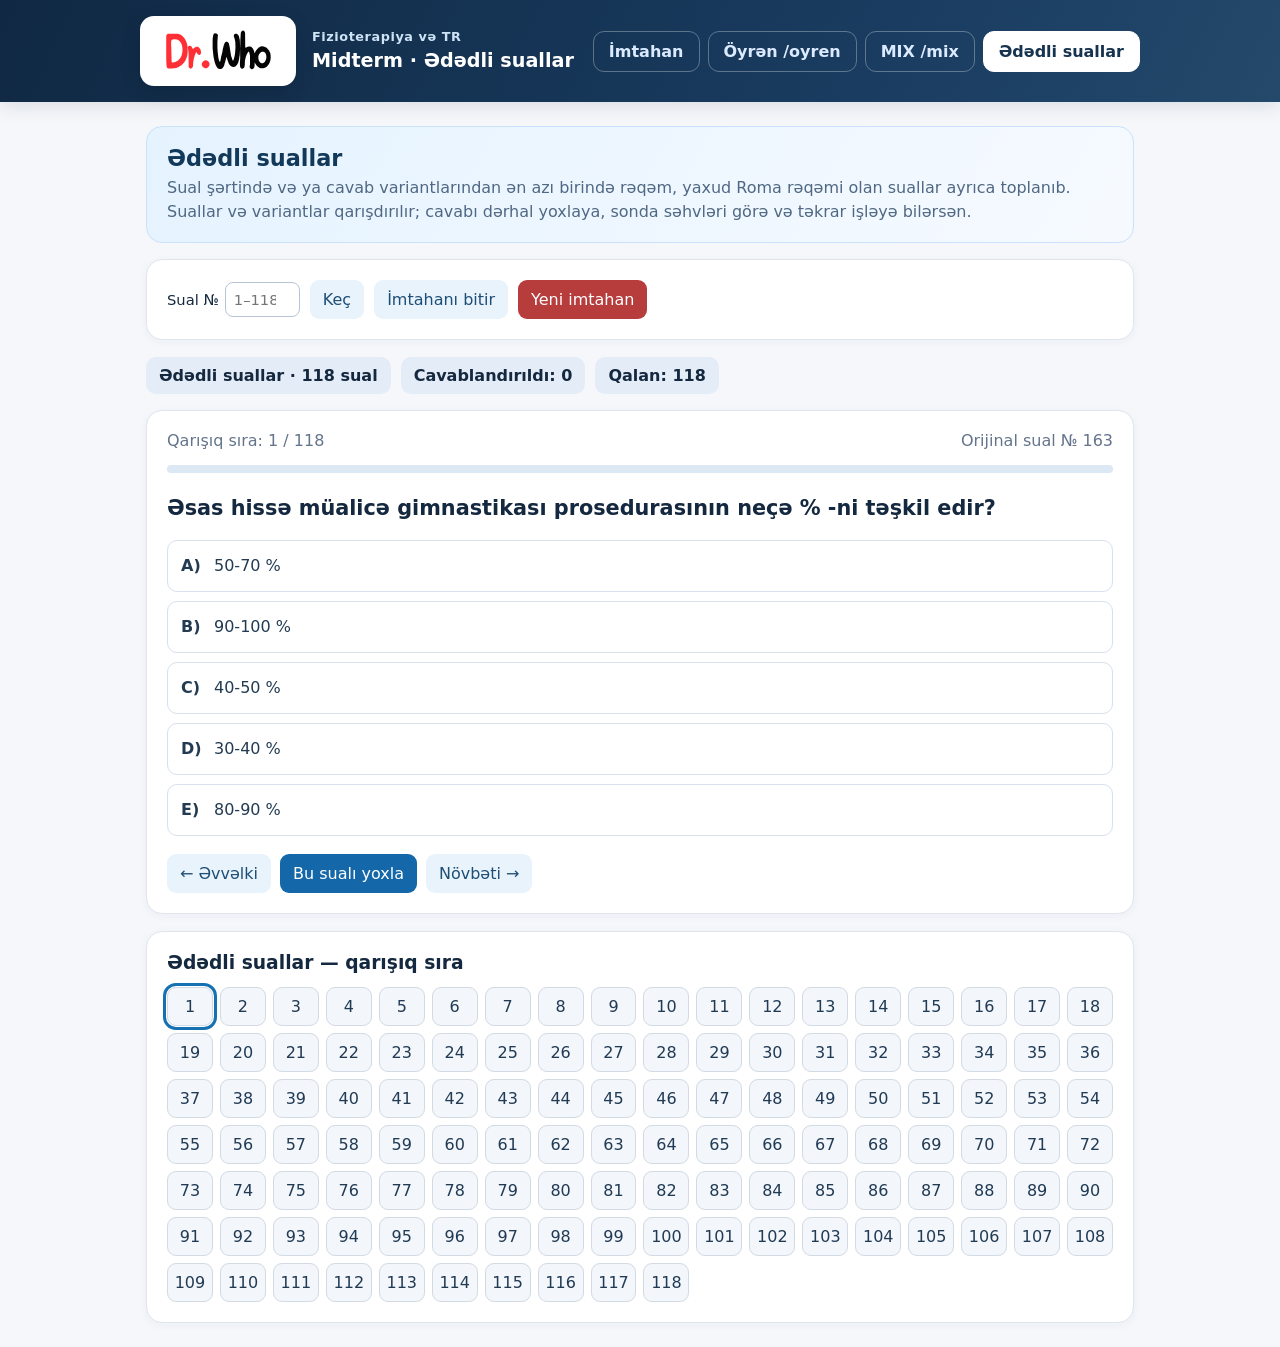
==== ededli-suallar/index.html @ 81b33119 "Add isolated numeric-question exam page" ====
<!doctype html>
<html lang="az">
<head>
<meta charset="utf-8">
<meta name="viewport" content="width=device-width,initial-scale=1">
<title>Fizioterapiya və TR — Ədədli suallar</title>
<link rel="stylesheet" href="../src/style.css">
<style>
.mix-intro{background:linear-gradient(120deg,#e5f3ff,#f6faff);border:1px solid #c9e1fa;border-radius:16px;padding:18px 20px;margin-bottom:16px}
.mix-intro h1{margin:0 0 5px;font-size:1.4rem;color:#12395a}.mix-intro p{margin:0;color:#506883;line-height:1.5}
.mix-stat{display:flex;gap:10px;flex-wrap:wrap;margin:0 0 16px}.mix-stat span{padding:9px 13px;border-radius:10px;background:#e4ecf7;font-weight:600}
.mix-card .option{width:100%;text-align:left;background:#fff;color:#223b53;font-weight:400;font-size:1rem}
.mix-card .option:hover:not(:disabled){border-color:#4c96d6;background:#f0f7ff}
.mix-card .option.selected{border-color:#2278bc;background:#e6f0ff}
.mix-card .option.good{border-color:#56af70;background:#d7f5df;color:#12582b}
.mix-card .option.bad{border-color:#db7777;background:#fee2e2;color:#8b2222}
.mix-card .option:disabled{opacity:1;cursor:default}
.mix-card .option b{min-width:23px;display:inline-block}
.mix-card .question-meta{display:flex;justify-content:space-between;gap:10px;flex-wrap:wrap;color:#64748b}
.mix-progress{height:8px;background:#dce8f4;border-radius:999px;margin:15px 0 20px;overflow:hidden}
.mix-progress i{display:block;height:100%;background:#1976b9;transition:width .2s}
.mix-controls{display:flex;flex-wrap:wrap;gap:9px;margin-top:18px}
.mix-note{margin:10px 0 0;color:#53687e}
.mix-results{background:white;border-radius:16px;padding:20px;border:1px solid #e0e5ec;margin-bottom:16px}
.mix-results h2{margin-top:0}.mix-result-list{display:grid;gap:9px;margin-top:15px}
.mix-result-item{width:100%;display:block;text-align:left;padding:12px 14px;border-radius:10px;background:#fff6f4;color:#642e2a;border:1px solid #f0c5bf;line-height:1.45}
.mix-result-item strong{display:block;margin-bottom:3px}
.mix-result-item em{font-style:normal;color:#446b4a}
.mix-result-item:hover{background:#ffebe7}
.mix-result-item.correct-item{background:#effaf1;border-color:#b3dfbe;color:#235831}
.mix-result-item.unanswered{background:#f5f6fa;border-color:#d4d8e0;color:#48546a}
.mix-result-toolbar{display:flex;flex-wrap:wrap;gap:8px}
.mix-hidden{display:none!important}
.mix-grid button.wrong{background:#fee2e2;color:#8b2222;border-color:#e58383}
.mix-grid button.correct{background:#d7f5df;color:#12582b;border-color:#5fb879}
.mix-grid button.answered{background:#e6f0ff;color:#224d7b}
.mix-grid button.current{outline:3px solid #1671b2}
@media(max-width:640px){.mix-card .option{padding:12px}.mix-intro{padding:14px}.mix-result-item{padding:12px}}
</style>
</head>
<body>
<header class="site-header"><div class="header-inner">
<a class="brand" href="../" aria-label="Dr.Who — ana səhifə"><span class="logo-frame"><img class="brand-logo" src="../src/dr-who-logo.svg" alt="Dr.Who loqosu"></span><span class="brand-copy"><span class="brand-eyebrow">Fizioterapiya və TR</span><span class="brand-name">Midterm · Ədədli suallar</span></span></a>
<nav><a href="../">İmtahan</a><a href="../oyren/">Öyrən /oyren</a><a href="../mix/">MIX /mix</a><a class="active" href="./">Ədədli suallar</a></nav>
</div></header>
<main class="wrap">
<section class="mix-intro"><h1>Ədədli suallar</h1><p>Sual şərtində və ya cavab variantlarından ən azı birində rəqəm, yaxud Roma rəqəmi olan suallar ayrıca toplanıb. Suallar və variantlar qarışdırılır; cavabı dərhal yoxlaya, sonda səhvləri görə və təkrar işləyə bilərsən.</p></section>
<section class="toolbar">
<label>Sual № <input type="number" id="jump" min="1" placeholder="Məs. 230"></label>
<button id="go" class="secondary">Keç</button>
<button id="finish" class="secondary">İmtahanı bitir</button>
<button id="newExam" class="danger">Yeni imtahan</button>
</section>
<div id="stats" class="mix-stat" aria-live="polite"></div>
<section id="card" class="card mix-card"></section>
<section id="results" class="mix-results mix-hidden"></section>
<section class="number-panel"><h3>Ədədli suallar — qarışıq sıra</h3><div id="numbers" class="grid mix-grid"></div></section>
</main>
<script src="../data/questions.js"></script>
<script>
(()=>{
'use strict';
const numeral=/(?<![\p{L}\p{N}])[IVXLCDM]{1,6}(?![\p{L}\p{N}])/u;
const hasNumber=text=>/\p{Nd}/u.test(text)||numeral.test(text);
const DATA=(window.EXAM_QUESTIONS||[]).filter(q=>hasNumber(q.question)||q.options.some(o=>hasNumber(o.text)));
const KEY='fizio-tr-midterm-2026:ededli-suallar:v1';
const $=id=>document.getElementById(id);
const letters='ABCDEFGHIJKLMNOPQRSTUVWXYZ';
const randomOrder=a=>{const b=[...a];for(let i=b.length-1;i>0;i--){const j=Math.floor(Math.random()*(i+1));[b[i],b[j]]=[b[j],b[i]]}return b};
const numbers=new Map(DATA.map(q=>[q.number,q]));
let state;
function fresh(){return {order:randomOrder(DATA.map(q=>q.number)),options:Object.fromEntries(DATA.map(q=>[q.number,randomOrder(q.options.map(o=>o.id))])),answers:{},checked:{},position:0,finished:false,repeat:false,wrongOrder:[],reviewAll:false}}
function valid(x){return x&&Array.isArray(x.order)&&x.order.length===DATA.length&&new Set(x.order).size===DATA.length&&x.order.every(n=>numbers.has(n))&&x.options&&typeof x.options==='object'&&x.answers&&typeof x.answers==='object'}
try{state=JSON.parse(localStorage.getItem(KEY))}catch{}
if(!valid(state))state=fresh();
state.checked??={};
function save(){try{localStorage.setItem(KEY,JSON.stringify(state))}catch{}}
const activeOrder=()=>state.repeat?state.wrongOrder:state.order;
const activeAnswers=()=>state.repeat?(state.repeatAnswers??={}):state.answers;
const activeChecked=()=>state.repeat?(state.repeatChecked??={}):state.checked;
const current=()=>numbers.get(activeOrder()[state.position]);
const score=(order,answers)=>{let correct=0,wrong=0,blank=0;for(const num of order){if(!answers[num])blank++;else if(answers[num]===numbers.get(num).answer)correct++;else wrong++}return{correct,wrong,blank}};
const label=(q,id)=>letters[state.options[q.number].indexOf(id)]||id;
const chosenText=(q,id)=>!id?'Cavab verilməyib':label(q,id)+') '+(q.options.find(o=>o.id===id)?.text||'');
const trueText=q=>chosenText(q,q.answer);
function render(){
const order=activeOrder(),answers=activeAnswers(),q=current(),total=order.length,done=order.filter(n=>!!answers[n]).length;
$('jump').max=total;$('jump').placeholder='1–'+total;
const resultMode=state.finished&&!state.repeat;
$('card').classList.toggle('mix-hidden',resultMode);
$('results').classList.toggle('mix-hidden',!resultMode);
$('stats').replaceChildren();
function stat(t){const el=document.createElement('span');el.textContent=t;$('stats').append(el)}
stat((state.repeat?'Səhvlərin təkrarı':'Ədədli suallar')+' · '+total+' sual');
stat('Cavablandırıldı: '+done);stat('Qalan: '+(total-done));
if(resultMode){renderResults();renderGrid();return}
if(!q){$('card').textContent='Sual tapılmadı.';return}
const card=$('card');card.replaceChildren();
const meta=document.createElement('div');meta.className='question-meta';
const left=document.createElement('span');left.textContent='Qarışıq sıra: '+(state.position+1)+' / '+total;
const right=document.createElement('span');right.textContent='Orijinal sual № '+q.number;
meta.append(left,right);card.append(meta);
const prog=document.createElement('div');prog.className='mix-progress';const fill=document.createElement('i');fill.style.width=(100*done/Math.max(total,1))+'%';prog.append(fill);card.append(prog);
const title=document.createElement('h2');title.textContent=q.question;card.append(title);
for(const [i,id] of state.options[q.number].entries()){
const option=q.options.find(o=>o.id===id);if(!option)continue;
const btn=document.createElement('button');btn.type='button';btn.className='option';
if(answers[q.number]===id)btn.classList.add('selected');
if(state.repeatFinished||activeChecked()[q.number]){if(id===q.answer)btn.classList.add('good');else if(id===answers[q.number])btn.classList.add('bad')}
btn.disabled=!!state.repeatFinished||!!activeChecked()[q.number];
const letter=document.createElement('b');letter.textContent=letters[i]+')';
const txt=document.createElement('span');txt.textContent=option.text;btn.append(letter,txt);
btn.onclick=()=>{if(activeChecked()[q.number])return;answers[q.number]=id;save();render()};card.append(btn);
}
const controls=document.createElement('div');controls.className='mix-controls';
function button(text,fn,cls){const b=document.createElement('button');b.textContent=text;b.className=cls||'';b.onclick=fn;controls.append(b)}
button('← Əvvəlki',()=>go(state.position-1),'secondary');
if(!activeChecked()[q.number]&&!state.repeatFinished)button('Bu sualı yoxla',()=>{if(!answers[q.number]){alert('Əvvəlcə cavab variantı seç.');return}activeChecked()[q.number]=true;save();render()});
button('Növbəti →',()=>go(state.position+1),'secondary');
if(state.repeat)button(state.repeatFinished?'Təkrarı yenidən başla':'Təkrarı bitir',()=>{if(state.repeatFinished){state.repeatAnswers={};state.repeatChecked={};state.repeatFinished=false;state.position=0}else{state.repeatFinished=true}save();render()},'secondary');
if(state.repeat)button('Əsas nəticəyə qayıt',()=>{state.repeat=false;state.repeatFinished=false;state.position=0;save();render()},'secondary');
card.append(controls);
if(state.repeatFinished||activeChecked()[q.number]){const note=document.createElement('p');note.className='mix-note';note.textContent=answers[q.number]===q.answer?'✓ Düzgün cavab!':'✗ Səhv cavab. Düzgün variant yaşıl rəngdə göstərilir.';note.style.fontWeight='700';note.style.color=answers[q.number]===q.answer?'#126b32':'#a63131';card.append(note)}
renderGrid();
}
function renderGrid(){const grid=$('numbers');grid.replaceChildren();activeOrder().forEach((num,i)=>{const b=document.createElement('button');b.textContent=i+1;b.title='Orijinal sual № '+num;b.className=(i===state.position&&!state.finished?'current ':'')+(activeAnswers()[num]?'answered':'');if(state.repeatFinished&&activeAnswers()[num])b.className+=activeAnswers()[num]===numbers.get(num).answer?' correct':' wrong';b.onclick=()=>{if(state.finished&&!state.repeat){const q=numbers.get(num);showReview(q)}else go(i)};grid.append(b)})}
function go(i){if(i<0||i>=activeOrder().length)return;state.position=i;save();render();$('card').scrollIntoView({block:'start',behavior:'smooth'})}
function showReview(q){const ans=state.answers[q.number];const results=$('results');results.replaceChildren();const heading=document.createElement('h2');heading.textContent='Sual № '+q.number;results.append(heading);const question=document.createElement('p');question.textContent=q.question;results.append(question);const your=document.createElement('p');your.textContent='Sənin cavabın: '+chosenText(q,ans);results.append(your);const correct=document.createElement('p');correct.textContent='Düzgün cavab: '+trueText(q);correct.style.color='#126b32';results.append(correct);const back=document.createElement('button');back.className='secondary';back.textContent='← Ümumi nəticəyə qayıt';back.onclick=render;results.append(back);results.scrollIntoView({behavior:'smooth',block:'start'})}
function renderResults(){const r=$('results');r.replaceChildren();const sc=score(state.order,state.answers);const h=document.createElement('h2');h.textContent='İmtahan nəticəsi';r.append(h);
const summary=document.createElement('p');summary.textContent='Cəmi '+DATA.length+' sual · Düzgün: '+sc.correct+' · Səhv: '+sc.wrong+' · Cavabsız: '+sc.blank+' · Nəticə: '+Math.round(sc.correct/DATA.length*100)+'%';r.append(summary);
const bar=document.createElement('div');bar.className='mix-result-toolbar';
function button(text,fn,cls){const b=document.createElement('button');b.textContent=text;b.className=cls||'';b.onclick=fn;bar.append(b)}
const wrong=state.order.filter(num=>state.answers[num]!==numbers.get(num).answer);
button('Səhvləri yenidən işlə ('+wrong.length+')',()=>{if(!wrong.length){alert('Təkrarlanacaq səhv yoxdur.');return}state.repeat=true;state.wrongOrder=wrong;state.repeatAnswers={};state.repeatChecked={};state.repeatFinished=false;state.position=0;save();render()},'');
button(state.reviewAll?'Yalnız səhvləri göstər':'Bütün cavabları göstər',()=>{state.reviewAll=!state.reviewAll;save();render()},'secondary');
button('Yeni imtahan başlat',startFresh,'secondary');r.append(bar);
const note=document.createElement('p');note.className='mix-note';note.textContent='Cavabsız suallar da təkrar siyahısına daxil edilir. Sualı seçərək öz cavabını və düzgün variantı görə bilərsən.';r.append(note);
const list=document.createElement('div');list.className='mix-result-list';
for(const num of state.order){const q=numbers.get(num),ans=state.answers[num],ok=ans===q.answer;if(!state.reviewAll&&ok)continue;const b=document.createElement('button');b.className='mix-result-item'+(ok?' correct-item':(!ans?' unanswered':''));const strong=document.createElement('strong');strong.textContent='Sual № '+num+' · '+(ok?'Düzgün':(!ans?'Cavabsız':'Səhv'));const text=document.createElement('span');text.textContent=q.question;const detail=document.createElement('em');detail.style.display='block';detail.textContent='Düzgün cavab: '+trueText(q);b.append(strong,text,detail);b.onclick=()=>showReview(q);list.append(b)}r.append(list);
}
function startFresh(){if(!confirm('Yeni ədədli suallar imtahanı başlasın? Yalnız bu səhifənin əvvəlki cavabları və nəticəsi silinəcək. Digər səhifələr dəyişməyəcək.'))return;state=fresh();save();render()}
$('go').onclick=()=>{const value=Number($('jump').value);if(Number.isInteger(value))go(value-1)};
$('jump').onkeydown=e=>{if(e.key==='Enter')$('go').click()};
$('finish').onclick=()=>{if(state.repeat){state.repeatFinished=true;save();render();return}if(state.finished){render();$('results').scrollIntoView({behavior:'smooth'});return}const remaining=state.order.length-Object.keys(state.answers).filter(k=>state.order.includes(Number(k))).length;if(remaining&&!confirm(remaining+' sual cavabsızdır. İmtahanı bitirmək istəyirsən?'))return;state.finished=true;save();render();$('results').scrollIntoView({behavior:'smooth'})};
$('newExam').onclick=startFresh;
save();render();
})();
</script>
</body></html>
---- src/style.css ----
:root{color-scheme:light;font-family:system-ui,-apple-system,"Segoe UI",sans-serif;color:#14283f;background:#f5f7fb}*{box-sizing:border-box}body{margin:0}header{background:#122b47;color:white;padding:18px max(18px,calc((100vw - 1000px)/2))}header h1{font-size:1.35rem;margin:0 0 12px}nav{display:flex;gap:12px}nav a{color:#dbeaff;text-decoration:none;border:1px solid #6b839c;border-radius:10px;padding:7px 13px}nav a.active{color:#122b47;background:white}.wrap{max-width:1020px;margin:24px auto;padding:0 16px}.toolbar,.stats,.controls{display:flex;flex-wrap:wrap;align-items:center;gap:10px}.toolbar,.card,.number-panel{background:white;border:1px solid #e0e5ec;border-radius:16px;padding:20px;margin-bottom:17px;box-shadow:0 2px 10px #1d35520b}.toolbar label{display:flex;align-items:center;gap:6px;font-size:.92rem}.toolbar input[type=number]{width:75px}.toolbar input[type=text]{max-width:190px}input,select{font:inherit;padding:8px;border:1px solid #b7c5d7;border-radius:8px}input[type=checkbox],input[type=radio]{accent-color:#1c6fb9}button{font:inherit;cursor:pointer;border:0;border-radius:9px;padding:10px 13px;background:#1468a9;color:white}button.secondary{color:#1d4e76;background:#e9f3fc}button.danger{background:#b73c3c}.stats{margin-bottom:17px}.stats span{background:#e4ecf7;padding:8px 12px;border-radius:9px}.muted{color:#64748b}h2{font-size:1.3rem;line-height:1.45}.option{display:flex;align-items:flex-start;gap:10px;padding:13px;border:1px solid #d6e1ed;border-radius:10px;margin:9px 0;cursor:pointer;line-height:1.5}.option.good,.grid .correct,.grid .known{background:#d7f5df;border-color:#5fb879;color:#12582b}.option.bad,.grid .wrong,.grid .repeat{background:#fee2e2;border-color:#e58383;color:#8b2222}.option.selected,.grid .answered{background:#e6f0ff;border-color:#76a9ed}.controls{margin-top:18px}.number-panel h3{margin:0 0 14px}.grid{display:grid;grid-template-columns:repeat(auto-fill,minmax(45px,1fr));gap:7px}.grid button{padding:9px 0;border:1px solid #d2dae4;background:#f3f6fa;color:#213b55}.grid button.current{outline:3px solid #1671b2;outline-offset:1px}.notice{color:#9b5d08}@media(max-width:640px){header{padding:17px}.wrap{margin:13px auto}.toolbar,.card,.number-panel{padding:14px}.toolbar label{width:auto}.grid{grid-template-columns:repeat(auto-fill,minmax(40px,1fr))}h2{font-size:1.13rem}}

/* Dr.Who visual identity: responsive site header */
.site-header{background:linear-gradient(115deg,#102843,#193c60 68%,#24496b);color:#fff;padding:16px max(18px,calc((100vw - 1000px)/2));box-shadow:0 4px 18px rgba(13,36,61,.12)}
.site-header .header-inner{display:flex;align-items:center;justify-content:space-between;flex-wrap:wrap;gap:16px}
.site-header .brand{display:flex;align-items:center;gap:16px;text-decoration:none;min-width:0;color:#fff}
.site-header .logo-frame{display:flex;align-items:center;justify-content:center;flex:none;background:#fff;border:1px solid rgba(255,255,255,.92);border-radius:14px;width:156px;height:70px;padding:10px 12px;box-shadow:0 6px 19px rgba(0,0,0,.14)}
.site-header .brand-logo{display:block;width:100%;height:100%;object-fit:contain}
.site-header .brand-copy{display:flex;flex-direction:column;gap:5px;min-width:0}
.site-header .brand-eyebrow{font-size:.8rem;letter-spacing:.045em;color:#cee4f6;font-weight:600}
.site-header .brand-name{font-size:1.2rem;line-height:1.2;font-weight:750;color:#fff}
.site-header nav{display:flex;gap:8px;flex-wrap:wrap}
.site-header nav a{padding:10px 15px;border-radius:11px;border:1px solid rgba(255,255,255,.3);font-weight:600;transition:background .18s,border-color .18s}
.site-header nav a:hover{background:rgba(255,255,255,.16)}
.site-header nav a.active{background:#fff;color:#163450;border-color:#fff}
@media(max-width:720px){.site-header{padding:14px 16px}.site-header .header-inner{align-items:flex-start}.site-header .brand{gap:11px;width:100%}.site-header .logo-frame{width:122px;height:56px;padding:7px 9px;border-radius:11px}.site-header .brand-name{font-size:1rem}.site-header .brand-eyebrow{font-size:.73rem}.site-header nav{width:100%}.site-header nav a{padding:9px 13px}}
@media(max-width:370px){.site-header .logo-frame{width:107px;height:51px}.site-header .brand-name{font-size:.91rem}}
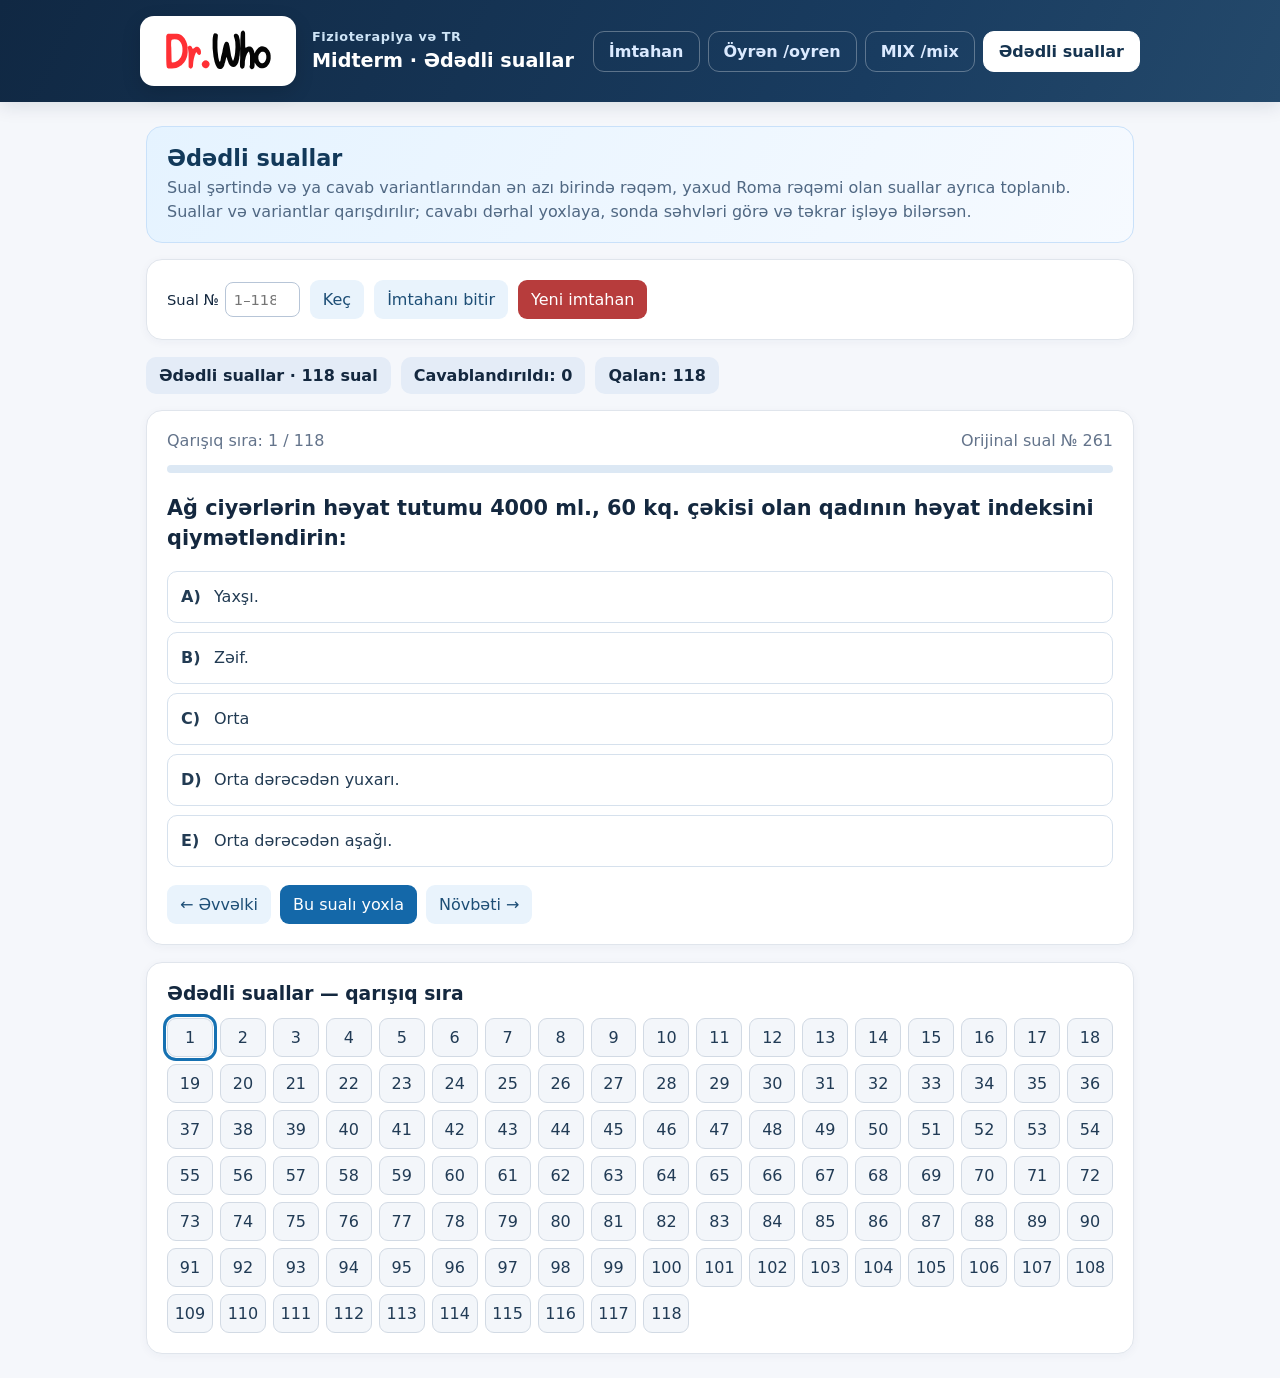
==== commit cbe6e21d: "Color numeric-question grid after checking answers" ====
--- a/ededli-suallar/index.html
+++ b/ededli-suallar/index.html
@@ -123,7 +123,7 @@
 if(state.repeatFinished||activeChecked()[q.number]){const note=document.createElement('p');note.className='mix-note';note.textContent=answers[q.number]===q.answer?'✓ Düzgün cavab!':'✗ Səhv cavab. Düzgün variant yaşıl rəngdə göstərilir.';note.style.fontWeight='700';note.style.color=answers[q.number]===q.answer?'#126b32':'#a63131';card.append(note)}
 renderGrid();
 }
-function renderGrid(){const grid=$('numbers');grid.replaceChildren();activeOrder().forEach((num,i)=>{const b=document.createElement('button');b.textContent=i+1;b.title='Orijinal sual № '+num;b.className=(i===state.position&&!state.finished?'current ':'')+(activeAnswers()[num]?'answered':'');if(state.repeatFinished&&activeAnswers()[num])b.className+=activeAnswers()[num]===numbers.get(num).answer?' correct':' wrong';b.onclick=()=>{if(state.finished&&!state.repeat){const q=numbers.get(num);showReview(q)}else go(i)};grid.append(b)})}
+function renderGrid(){const grid=$('numbers');grid.replaceChildren();activeOrder().forEach((num,i)=>{const b=document.createElement('button');b.textContent=i+1;b.title='Orijinal sual № '+num;const answer=activeAnswers()[num],checked=activeChecked()[num]||state.repeatFinished&&state.repeat;b.className=(i===state.position&&!state.finished?'current ':'')+(checked&&answer?(answer===numbers.get(num).answer?'correct':'wrong'):(answer?'answered':''));b.onclick=()=>{if(state.finished&&!state.repeat){const q=numbers.get(num);showReview(q)}else go(i)};grid.append(b)})}
 function go(i){if(i<0||i>=activeOrder().length)return;state.position=i;save();render();$('card').scrollIntoView({block:'start',behavior:'smooth'})}
 function showReview(q){const ans=state.answers[q.number];const results=$('results');results.replaceChildren();const heading=document.createElement('h2');heading.textContent='Sual № '+q.number;results.append(heading);const question=document.createElement('p');question.textContent=q.question;results.append(question);const your=document.createElement('p');your.textContent='Sənin cavabın: '+chosenText(q,ans);results.append(your);const correct=document.createElement('p');correct.textContent='Düzgün cavab: '+trueText(q);correct.style.color='#126b32';results.append(correct);const back=document.createElement('button');back.className='secondary';back.textContent='← Ümumi nəticəyə qayıt';back.onclick=render;results.append(back);results.scrollIntoView({behavior:'smooth',block:'start'})}
 function renderResults(){const r=$('results');r.replaceChildren();const sc=score(state.order,state.answers);const h=document.createElement('h2');h.textContent='İmtahan nəticəsi';r.append(h);
